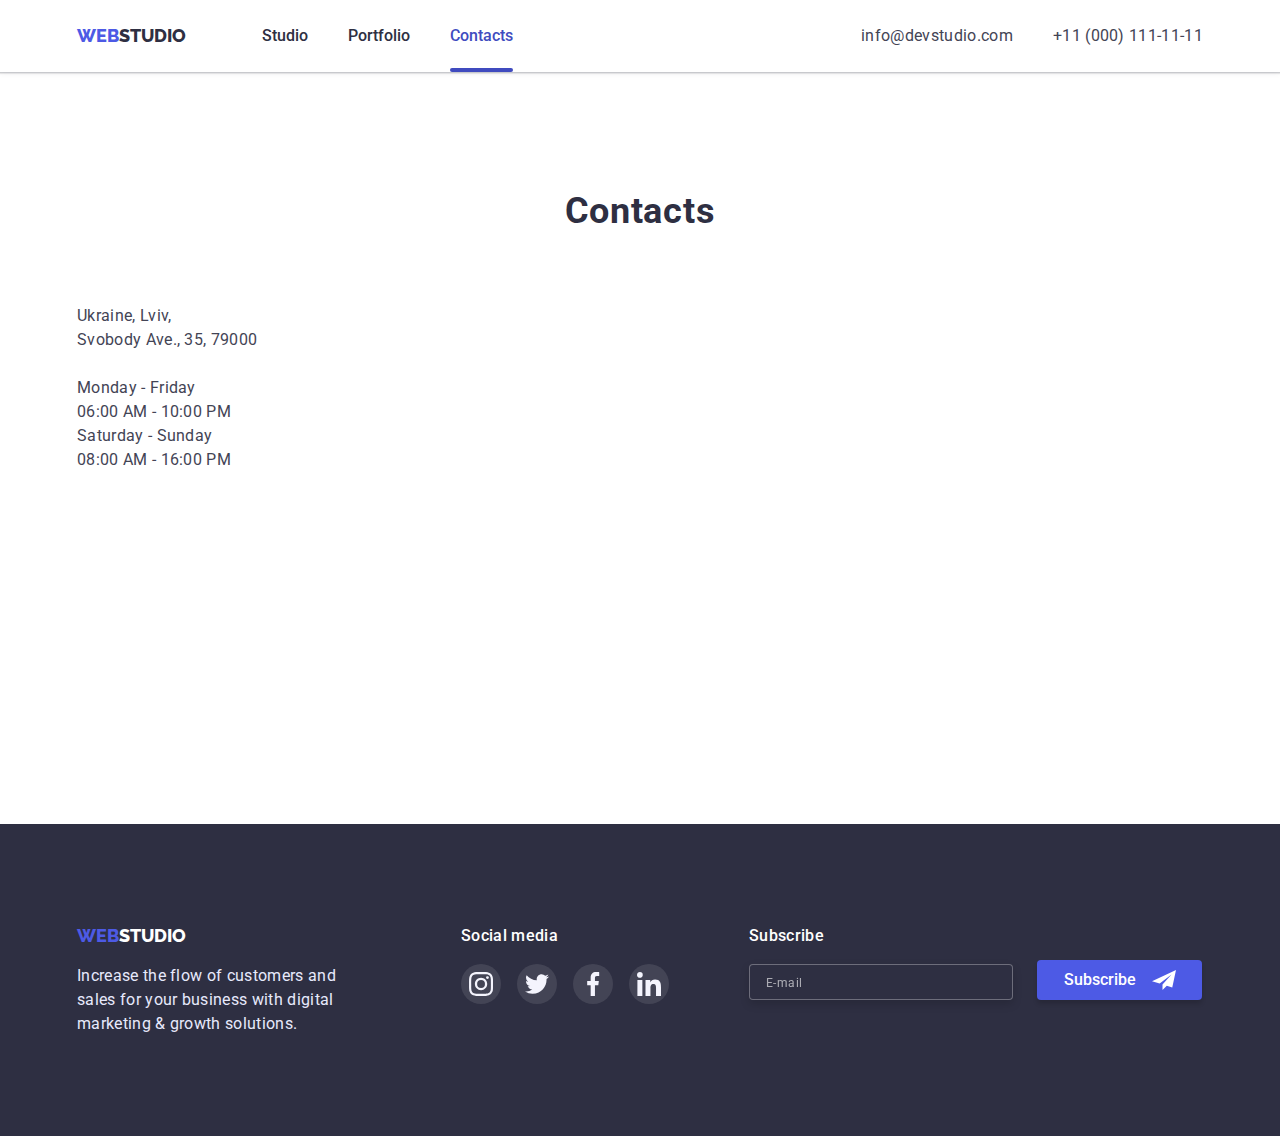
==== contacts.html @ 9736b66d "add section contacts" ====
<!DOCTYPE html>
<html lang="en">
  <head>
    <meta charset="UTF-8" />
    <meta http-equiv="X-UA-Compatible" content="IE=edge" />
    <meta name="viewport" content="width=device-width, initial-scale=1.0" />
    <title>WEBSTUDIO</title>
    <link rel="preconnect" href="https://fonts.googleapis.com" />
    <link rel="preconnect" href="https://fonts.gstatic.com" crossorigin />
    <link
      href="https://fonts.googleapis.com/css2?family=Raleway:wght@700&family=Roboto:wght@400;500;700;900&display=swap"
      rel="stylesheet"
    />
    <link
      rel="stylesheet"
      href="https://cdnjs.cloudflare.com/ajax/libs/modern-normalize/1.0.0/modern-normalize.min.css"
    />
    <link rel="stylesheet" href="./css/styles.css" />
  </head>
  <body>
    <header class="header">
      <div class="container main-nav">
        <nav class="navigation-main">
          <a class="logo link" href="./index.html"
            ><span class="logo-accent">web</span>studio</a
          >
          <ul class="navigation list">
            <li class="navigation-item">
              <a class="navigation-link link" href="./index.html"
                >Studio</a
              >
            </li>
            <li class="navigation-item">
              <a class="navigation-link link" href="./portfolio.html"
                >Portfolio</a
              >
            </li>
            <li class="navigation-item">
              <a class="navigation-link link current" href="./contacts.html">Contacts</a>
            </li>
          </ul>
        </nav>
        <button type="button" class="mobile-menu-open js-open-menu">
          <svg class="burger-icon">
            <use href="./images/modal.svg#icon-burger"></use>
          </svg>
        </button>
        <ul class="contacts list">
          <li class="contacts-item">
            <a class="contacts-link link" href="mailto:info@devstudio.com"
              >info@devstudio.com</a
            >
          </li>
          <li class="contacts-item">
            <a class="contacts-link link" href="tel:+110001111111"
              >+11 (000) 111-11-11</a
            >
          </li>
        </ul>
      </div>
      <div class="mobile-menu mobile-menu-container js-menu-container">
        <button type="button" class="mobile-menu-close js-close-menu">
          <svg class="close-icon">
            <use href="./images/modal.svg#icon-close"></use>
          </svg>
        </button>
        <ul class="mobile-navigation list">
            <li class="mobile-navigation-item">
              <a class="mobile-navigation-link link current" href="./index.html"
                >Studio</a
              >
            </li>
            <li class="mobile-navigation-item">
              <a class="mobile-navigation-link link" href="./portfolio.html"
                >Portfolio</a
              >
            </li>
            <li class="mobile-navigation-item">
              <a class="mobile-navigation-link link" href="./contacts.html">Contacts</a>
            </li>
          </ul>
        </nav>
        <ul class="mobile-contacts list">
          <li class="mobile-navigation-item">
            <a class="mobile-phone-link link" href="tel:+110001111111"
              >+11 (000) 111-11-11</a
            >
          </li>
          <li class="mobile-navigation-item">
            <a class="mobile-email-link link" href="mailto:info@devstudio.com"
              >info@devstudio.com</a
            >
          </li>
        </ul>
        <ul class="list mobile-sl-list">
          <li>
            <a
              class="mobile-sl-link"
              href="https://www.instagram.com"
              target="_blank"
              rel="noopener noreferrer nofollow"
              >
              <svg class="mobile-sl-icon">
                <use href="./images/icons.svg#instagram"></use>
              </svg>
            </a>
          </li>
          <li>
            <a
              class="mobile-sl-link"
              href="https://www.twitter.com"
              target="_blank"
              rel="noopener noreferrer nofollow"
              >
              <svg class="mobile-sl-icon">
                <use href="./images/icons.svg#twitter"></use>
              </svg>
            </a>
          </li>
          <li>
            <a
              class="mobile-sl-link"
              href="https://www.facebook.com"
              target="_blank"
              rel="noopener noreferrer nofollow"
              >
              <svg class="mobile-sl-icon">
                <use href="./images/icons.svg#facebook"></use>
              </svg>
            </a>
          </li>
          <li>
            <a
              class="mobile-sl-link"
              href="https://www.linkedin.com"
              target="_blank"
              rel="noopener noreferrer nofollow"
              >
              <svg class="mobile-sl-icon">
                <use href="./images/icons.svg#linkedin"></use>
              </svg>
            </a>
          </li>
        </ul>
      </div>
    </header>

    <main>
    <section class="contacts-section section">
        <div class="container">
            <h1 class="section-title">Contacts</h1>
            <address class="contacts-address">
                <div class="contacts-address-text">
                    <p class="section-text">Ukraine, Lviv,<br>
                 Svobody Ave., 35, 79000</p>
                 <ul class="contacts-worktime list">
                    <li class="contacts-worktime-item">
                        <p class="section-text">Monday - Friday<br>
                        06:00 AM - 10:00 PM</p>
                    </li>
                    <li class="contacts-worktime-item">
                        <p class="section-text">Saturday - Sunday<br>
                        08:00 AM - 16:00 PM</p>
                    </li>
                </ul>
                </div>
                <iframe src="https://www.google.com/maps/embed?pb=!1m18!1m12!1m3!1d2572.9775978352604!2d24.024636842011056!3d49.842878450993275!2m3!1f0!2f0!3f0!3m2!1i1024!2i768!4f13.1!3m3!1m2!1s0x473add725ab647bd%3A0x82e79ee6ee1db4b6!2z0L_RgNC-0YHQvy4g0KHQstC-0LHQvtC00YssIDM1LCDQm9GM0LLQvtCyLCDQm9GM0LLQvtCy0YHQutCw0Y8g0L7QsdC70LDRgdGC0YwsIDc5MDAw!5e0!3m2!1sru!2sua!4v1682851976856!5m2!1sru!2sua" 
                width="600" height="450" 
                style="border:0;" allowfullscreen="" loading="lazy" referrerpolicy="no-referrer-when-downgrade"></iframe>
            </address>
        </div>
    </section>
    </main>

    <footer class="footer">
      <div class="container">
        <div class="footer-container">
          <div class="footer-information">
            <a class="footer-logo logo link" href="./index.html"
              ><span class="logo-accent">web</span>studio</a>
            <p class="footer-text section-text">
              Increase the flow of customers and sales for your business with
              digital marketing & growth solutions.
            </p>
          </div>
          <div class="footer-sl">
            <h3 class="footer-sl-title">Social media</h3>
            <ul class="list footer-sl-list">
              <li>
                <a
                  class="footer-sl-link"
                  href="https://www.instagram.com"
                  target="_blank"
                  rel="noopener noreferrer nofollow">
                  <svg class="footer-sl-icon">
                    <use href="./images/icons.svg#instagram"></use>
                  </svg>
                </a>
              </li>
              <li>
                <a
                  class="footer-sl-link"
                  href="https://www.twitter.com"
                  target="_blank"
                  rel="noopener noreferrer nofollow"
                >
                  <svg class="footer-sl-icon">
                    <use href="./images/icons.svg#twitter"></use>
                  </svg>
                </a>
              </li>
              <li>
                <a
                  class="footer-sl-link"
                  href="https://www.facebook.com"
                  target="_blank"
                  rel="noopener noreferrer nofollow"
                >
                  <svg class="footer-sl-icon">
                    <use href="./images/icons.svg#facebook"></use>
                  </svg>
                </a>
              </li>
              <li>
                <a
                  class="footer-sl-link"
                  href="https://www.linkedin.com"
                  target="_blank"
                  rel="noopener noreferrer nofollow"
                >
                  <svg class="footer-sl-icon">
                    <use href="./images/icons.svg#linkedin"></use>
                  </svg>
                </a>
              </li>
            </ul>
          </div>
        </div>
        <form class="footer-form">
          <div class="footer-form-field">
            <label class="footer-sl-title" for="footer-email"
              >Subscribe</label>
            <input
              class="footer-form-input"
              type="email"
              name="email"
              id="footer-email"
              placeholder="E-mail"
            />
          </div>
            <button class="footer-button" type="submit">
              Subscribe
              <svg class="subscribe-icon">
                <use href="./images/modal.svg#icon-subscribe"></use>
              </svg>
            </button>
        </form>
      </div>
    </footer>
     
    <script src="./js/mobile-menu.js"></script>
  </body>
</html>
---- css/styles.css ----
:root {
  --brand-color: #404bbf;
  --iris-color: #4d5ae5;
  --title-text: #2e2f42;
  --main-text: #434455;
  --ligth-text: #ffffff;
  --background-dark: #2e2f42;
  --main-background: #ffffff;
  --background-light: #f4f4fd;
  --footer-text: #e7e9fc;
  --filter-button-color: #f4f4fd;
  --accent-color: #31d0aa;
  --modal-background: #fcfcfc;
  --modal-label-text: #8e8f99;
}

body {
  font-family: 'Roboto', sans-serif;
  color: var(--main-text);
  background-color: var(--main-background);
}
img {
  display: block;
}
textarea {
  resize: none;
}

.list {
  list-style: none;
  margin: 0;
  padding: 0;
}
.link {
  text-decoration: none;
}
.visually-hidden {
  position: absolute;
  white-space: nowrap;
  width: 1px;
  height: 1px;
  overflow: hidden;
  border: 0;
  padding: 0;
  clip: rect(0 0 0 0);
  clip-path: inset(50%);
  margin: -1px;
}
.container {
  width: 100%;
  padding-left: 16px;
  padding-right: 16px;
}

/* -----------------------------------------------------HEADER-MOBILE----------------------------------------------------------- */
.header {
  box-shadow: 0px 2px 1px rgba(46, 47, 66, 0.08),
    0px 1px 1px rgba(46, 47, 66, 0.16), 0px 1px 6px rgba(46, 47, 66, 0.08);
}
.logo {
  font-family: 'Raleway';
  font-weight: 800;
  font-size: 18px;
  line-height: 1.16;
  color: var(--title-text);
  text-transform: uppercase;
}
.logo-accent {
  color: var(--iris-color);
}
/* -----------------------------------------------------HERO-MOBILE------------------------------------------------------------ */
.hero {
  background-color: var(--background-dark);
  background-image: linear-gradient(
      to right,
      rgba(46, 47, 66, 0.7),
      rgba(46, 47, 66, 0.7)
    ),
    url(../images/hero-img-mob.jpg);
  width: 100%;
  margin-left: auto;
  margin-right: auto;
  padding: 112px 0;
  text-align: center;
}
@media (min-device-pixel-ratio: 2),
  (min-resolution: 192dpi),
  (min-resolution: 2dppx) {
  .hero {
    background-image: linear-gradient(
        to right,
        rgba(46, 47, 66, 0.7),
        rgba(46, 47, 66, 0.7)
      ),
      url('../images/hero-img-mob@2x.jpg');
    background-size: cover;
    background-repeat: no-repeat;
    max-width: 428px;
  }
}
.hero-title {
  font-weight: 700;
  font-size: 36px;
  line-height: 1.11;
  color: var(--ligth-text);
  max-width: 318px;
  margin-bottom: 72px;
  margin-top: 0;
  margin-left: auto;
  margin-right: auto;
}
.hero-button {
  min-width: 170px;
  background: var(--iris-color);
  box-shadow: 0px 4px 4px rgba(0, 0, 0, 0.15);
  border: 0px;
  border-radius: 4px;
  color: var(--ligth-text);
  font-family: inherit;
  font-weight: 500;
  font-size: 16px;
  line-height: 1.5;
  cursor: pointer;
  padding: 16px 32px;
  transition: background 250ms cubic-bezier(0.4, 0, 0.2, 1);
}
.hero-button:hover,
.hero-button:focus {
  background: var(--brand-color);
}
/* -----------------------------------------------------SECTIONS-MOBILE----------------------------------------------------------- */
.section {
  padding-top: 96px;
  padding-bottom: 96px;
}
.section-subtitle {
  font-style: normal;
  font-weight: 700;
  font-size: 36px;
  line-height: 1.11;
  letter-spacing: 0.02em;
  text-transform: capitalize;
  text-align: center;
  color: var(--title-text);
  margin-bottom: 8px;
  margin-top: 0;
}
.section-text {
  font-style: normal;
  font-weight: 500;
  font-size: 16px;
  line-height: 1.5;
  letter-spacing: 0.02em;
  margin: 0;
  color: var(--main-text);
}
.section-title {
  font-weight: 700;
  font-size: 36px;
  line-height: 1.11;
  text-align: center;
  letter-spacing: 0.02em;
  text-transform: capitalize;
  color: var(--title-text);
  margin-bottom: 72px;
  margin-top: 0;
}
.section-item:not(:last-child) {
  margin-bottom: 72px;
}
/* -----------------------------------------------------FEATURES-MOBILE------------------------------------------------------------ */
.features-background {
  display: none;
}
/* -----------------------------------------------------WORK-MOBILE------------------------------------------------------------ */
.work {
  display: none;
}
/* -----------------------------------------------------TEAM-MOBILE------------------------------------------------------------ */
.team {
  background-color: var(--background-light);
}
.team .section-item {
  background-color: var(--main-background);
  width: 264px;
  box-shadow: 0px 1px 6px rgba(46, 47, 66, 0.08),
    0px 1px 1px rgba(46, 47, 66, 0.16), 0px 2px 1px rgba(46, 47, 66, 0.08);
  border-radius: 0px 0px 4px 4px;
  text-align: center;
  margin-left: auto;
  margin-right: auto;
}
.team-descr {
  margin-top: 32px;
  margin-bottom: 8px;
}
.team .section-subtitle {
  font-weight: 500;
  font-size: 20px;
  line-height: 1.2;
}
.team .section-text {
  font-weight: 400;
}
.team-sl-list {
  display: flex;
  gap: 24px;
  justify-content: center;
  padding: 0 14px 32px 14px;
}
.team-sl-link {
  display: block;
  background-color: var(--iris-color);
  width: 40px;
  height: 40px;
  border-radius: 50%;
  transition: background-color 250ms cubic-bezier(0.4, 0, 0.2, 1);
}
.team-sl-link:hover,
.team-sl-link:focus {
  background-color: var(--brand-color);
}
.team-sl-icon {
  width: 16px;
  height: 16px;
  margin: 12px;
}
/* -----------------------------------------------------CUSTOMERS-MOBILE------------------------------------------------------------ */
.customers-list {
  display: flex;
  flex-wrap: wrap;
  row-gap: 72px;
  column-gap: 16px;
  justify-content: center;
}
.customers .section-item {
  margin: 0;
}
.customers-link {
  display: block;
  width: 190px;
  height: 88px;
  color: #8e8f99;
  border: 1px solid #8e8f99;
  border-radius: 4px;
  transition: border 250ms cubic-bezier(0.4, 0, 0.2, 1),
    color 250ms cubic-bezier(0.4, 0, 0.2, 1);
}
.customers-link:hover,
.customers-link:focus {
  border: 1px solid var(--brand-color);
  color: var(--brand-color);
}
.customers-icon {
  width: 110px;
  height: 56px;
  margin: 16px 40px;
}
.customers-icon {
  fill: currentColor;
}
/* -----------------------------------------------------MODAL-MOBILE------------------------------------------------------------ */
.backdrop {
  position: fixed;
  top: 0;
  left: 0;
  bottom: 0;
  right: 0;
  background-color: rgba(46, 47, 66, 0.4);
  opacity: 1;
  transition: opacity 250ms cubic-bezier(0.4, 0, 0.2, 1);
}
.backdrop.is-hidden {
  opacity: 0;
  pointer-events: none;
}
.backdrop.is-hidden .modal {
  transform: translate(-50%, -50%) scale(0.5);
}
.modal {
  position: absolute;
  top: 50%;
  left: 50%;
  width: 95%;
  max-width: 392px;
  max-height: 586px;
  background-color: var(--modal-background);
  transform: translate(-50%, -50%) scale(1);
  transition: transform 250ms cubic-bezier(0.4, 0, 0.2, 1);
}
.close-button {
  display: flex;
  justify-content: center;
  align-items: center;
  width: 24px;
  height: 24px;
  padding: 0;
  margin-top: 4.5%;
  margin-right: 4.5%;
  margin-left: 87%;
  background-color: #e7e9fc;
  border: 1px solid rgba(0, 0, 0, 0.1);
  border-radius: 50%;
  cursor: pointer;
  transition: background-color 250ms cubic-bezier(0.4, 0, 0.2, 1),
    fill 250ms cubic-bezier(0.4, 0, 0.2, 1);
}
.close-button:hover,
.close-button:focus {
  background-color: var(--brand-color);
  fill: #ffffff;
}
.close-icon {
  width: 8px;
  height: 8px;
}
.form {
  max-width: 392px;
  padding: 24px 16px;
  margin-left: auto;
  margin-right: auto;
}
.form-title {
  font-weight: 500;
  font-size: 16px;
  line-height: 1.5;
  text-align: center;
  letter-spacing: 0.02em;
  color: var(--title-text);
  margin-top: 0;
  margin-bottom: 16px;
}

.form-field {
  position: relative;
  display: flex;
  flex-direction: column;
  margin-bottom: 8px;
}
.form-label {
  margin-bottom: 4px;
  font-size: 12px;
  line-height: 1.33;
  letter-spacing: 0.04em;
  color: var(--modal-label-text);
}
.form-input {
  margin: 0;
  padding: 8px 16px 8px 34px;
  border: 1px solid rgba(33, 33, 33, 0.2);
  border-radius: 4px;
  transition: border 250ms cubic-bezier(0.4, 0, 0.2, 1);
}
.comment .form-input {
  padding: 8px 16px;
}
.form-input:focus {
  border: 1px solid var(--iris-color);
  outline: none;
}
.form-input::placeholder {
  font-size: 12px;
  line-height: 1.33;
  letter-spacing: 0.04em;
  color: rgba(117, 117, 117, 0.5);
}
.form-icon {
  position: absolute;
  width: 18px;
  height: 24px;
  top: 75%;
  left: 16px;
  transform: translateY(-75%);
  display: inline-block;
  fill: var(--title-text);
  transition: fill 250ms cubic-bezier(0.4, 0, 0.2, 1);
}
.form-input:focus + .form-icon {
  fill: var(--iris-color);
}

.checkbox {
  margin-top: 16px;
  margin-bottom: 24px;
}
.checkbox .form-label {
  flex-direction: row;
  align-items: center;
  display: flex;
}
.form-input-checkbox {
  appearance: none;
}
.checkbox-icon {
  width: 16px;
  height: 16px;
  padding: 4px 3px;
  border: 1.25px solid #2e2f42;
  border-radius: 2px;
  margin-right: 8px;
}
.form-input-checkbox:checked + .checkbox-icon {
  background-color: var(--brand-color);
  border: 0px;
}
.policy {
  margin-bottom: 0;
  font-size: 12px;
  line-height: 1.33;
  letter-spacing: 0.04em;
  color: #757575;
  margin-left: 8px;
}
.policy-link {
  color: var(--iris-color);
}

.submit-button {
  display: block;
  margin-left: auto;
  margin-right: auto;
  min-width: 170px;
  background-color: var(--iris-color);
  box-shadow: 0px 4px 4px rgba(0, 0, 0, 0.15);
  border: 0px;
  border-radius: 4px;
  color: var(--ligth-text);
  font-family: inherit;
  font-weight: 500;
  font-size: 16px;
  line-height: 1.5;
  cursor: pointer;
  padding: 16px 32px;
  transition: background-color 250ms cubic-bezier(0.4, 0, 0.2, 1);
}
.submit-button:hover,
.submit-button:focus {
  background-color: var(--brand-color);
}
/* ------------------------------------------------------GALLERY-MOBILE------------------------------------------------------------ */
.gallery {
  padding-bottom: 48px;
  padding-top: 48px;
}
.filter-list {
  display: flex;
  flex-wrap: wrap;
  margin-bottom: 48px;
  row-gap: 16px;
  column-gap: 24px;
}
.filter-list .section-item {
  margin: 0;
}
.filter-button {
  font-weight: 500;
  font-size: 16px;
  font-family: inherit;
  line-height: 1.5;
  color: var(--brand-color);
  justify-content: center;
  align-items: center;
  padding: 8px 16px;
  background: var(--filter-button-color);
  border: 1px solid var(--footer-text);
  border-radius: 4px;
  cursor: pointer;
  transition: background 250ms cubic-bezier(0.4, 0, 0.2, 1),
    box-shadow 250ms cubic-bezier(0.4, 0, 0.2, 1),
    color 250ms cubic-bezier(0.4, 0, 0.2, 1),
    border 250ms cubic-bezier(0.4, 0, 0.2, 1);
}
.filter-button:hover,
.filter-button:focus {
  background: var(--brand-color);
  box-shadow: 0px 3px 1px rgba(0, 0, 0, 0.1), 0px 2px 1px rgba(0, 0, 0, 0.08),
    0px 2px 2px rgba(0, 0, 0, 0.12);
  color: var(--ligth-text);
  border: 1px solid var(--brand-color);
}
.gallery-list {
  display: flex;
  flex-direction: column;
  gap: 48px;
}
.gallery-link {
  display: block;
  max-width: 396px;
  box-shadow: 0px 1px 6px rgba(46, 47, 66, 0.08);
  transition: box-shadow 250ms cubic-bezier(0.4, 0, 0.2, 1);
}
.gallery-link:hover,
.gallery-link:focus {
  box-shadow: 0px 1px 6px rgba(46, 47, 66, 0.08),
    0px 1px 1px rgba(46, 47, 66, 0.16), 0px 2px 1px rgba(46, 47, 66, 0.08);
}
img {
  width: 100%;
}
.gallery-descr {
  padding: 32px 16px;
  border: 0.5px solid #f4f4fd;
  border-top: none;
}
.gallery .section-subtitle {
  font-weight: 500;
  font-size: 20px;
  line-height: 1.2;
  text-align: left;
}
.gallery .section-text {
  font-weight: 400;
}
.gallery-thumb {
  position: relative;
  overflow: hidden;
}
.gallery-thumb::before,
.gallery-thumb-text {
  position: absolute;
  width: 100%;
  height: 100%;
  opacity: 0;
  transform: translateY(100%);
  transition: opacity 250ms cubic-bezier(0.4, 0, 0.2, 1),
    transform 250ms cubic-bezier(0.4, 0, 0.2, 1);
}
.gallery-thumb::before {
  display: inline-block;
  content: '';
  background-color: var(--iris-color);
}
.gallery-thumb-text {
  top: 0;
  left: 0;
  padding-top: 40px;
  padding-left: 32px;
  padding-right: 32px;
  margin: 0;
  font-size: 16px;
  line-height: 1.5;
  color: #f4f4fd;
}
.gallery-link:hover .gallery-thumb::before,
.gallery-link:focus .gallery-thumb::before,
.gallery-link:hover .gallery-thumb-text,
.gallery-link:focus .gallery-thumb-text {
  opacity: 1;
  transform: translateY(0);
}
/* -----------------------------------------------------FOOTER-MOBILE------------------------------------------------------------ */
.footer {
  padding-top: 96px;
  padding-bottom: 96px;
  background-color: var(--background-dark);
}
.footer-logo {
  display: block;
  color: var(--ligth-text);
  margin-bottom: 16px;
  text-align: center;
}
.footer-information {
  padding-bottom: 72px;
}
.footer-container {
  padding-bottom: 72px;
}
.footer-text {
  color: var(--footer-text);
  max-width: 264px;
  margin-top: 0;
  margin-left: auto;
  margin-right: auto;
  font-weight: 400;
}
.footer-sl-title {
  margin-top: 0;
  margin-bottom: 16px;
  font-weight: 500;
  font-size: 16px;
  line-height: 1.5;
  letter-spacing: 0.02em;
  color: var(--ligth-text);
  text-align: center;
}
.footer-sl-list {
  display: flex;
  gap: 16px;
  justify-content: center;
}
.footer-sl-link {
  display: block;
  width: 40px;
  height: 40px;
  border-radius: 50%;
  background-color: rgba(255, 255, 255, 0.1);
  transition: background-color 250ms cubic-bezier(0.4, 0, 0.2, 1);
}
.footer-sl-link:hover,
.footer-sl-link:focus {
  background-color: var(--accent-color);
}
.footer-sl-icon {
  width: 24px;
  height: 24px;
  margin: 8px;
}
/* -----------------------------------------------------FOOTER-FORM-MOBILE------------------------------------------------------------ */
.footer-form-field {
  display: flex;
  flex-direction: column;
}
.footer-form-input {
  max-width: 396px;
  background-color: var(--background-dark);
  border: 1px solid rgba(255, 255, 255, 0.3);
  filter: drop-shadow(0px 4px 4px rgba(0, 0, 0, 0.15));
  border-radius: 4px;
  padding: 8px 16px;
  color: var(--ligth-text);
  transition: border 250ms cubic-bezier(0.4, 0, 0.2, 1);
}
.footer-form-input:focus {
  border: 1px solid var(--iris-color);
  outline: none;
}
.footer-form-input::placeholder {
  font-size: 12px;
  line-height: 2;
  letter-spacing: 0.04em;
  color: rgba(255, 255, 255, 0.6);
}
.footer-button {
  display: flex;
  justify-content: center;
  align-items: center;
  min-width: 165px;
  background: var(--iris-color);
  box-shadow: 0px 4px 4px rgba(0, 0, 0, 0.15);
  border: 0px;
  border-radius: 4px;
  color: var(--ligth-text);
  font-family: inherit;
  font-weight: 500;
  font-size: 16px;
  line-height: 1.5;
  cursor: pointer;
  padding: 8px 24px;
  margin-top: 16px;
  margin-left: auto;
  margin-right: auto;
  transition: box-shadow 250ms cubic-bezier(0.4, 0, 0.2, 1);
}
.subscribe-icon {
  width: 24px;
  height: 24px;
  margin-left: 16px;
}
.footer-button:hover,
.footer-button:focus {
  background: var(--brand-color);
}
/* -----------------------------------------------------MOBILE-CONTACTS------------------------------------------------------------ */
.contacts-address {
  display: flex;
  flex-direction: column;
  gap: 24px;
  justify-content: center;
}

.contacts-address-text {
  display: flex;
  flex-direction: column;
  gap: 24px;
  text-align: center;
}

iframe {
  width: 320px;
  margin-left: auto;
  margin-right: auto;
}
/* -----------------------------------------------------MOBILE------------------------------------------------------------ */
@media screen and (max-width: 767px) {
  .navigation {
    display: none;
  }
  .contacts {
    display: none;
  }
  .main-nav {
    display: flex;
    align-items: center;
    padding-top: 24px;
    padding-bottom: 24px;
  }
  /* -----------------------------------------------------MOBILE MENU------------------------------------------------------------ */
  .mobile-menu-container {
    position: relative;
    padding: 40px;
  }
  .mobile-menu {
    display: flex;
    flex-direction: column;
    position: fixed;
    top: 0;
    left: 0;
    z-index: 999;
    width: 100vw;
    height: 100vh;
    transition: transform 250ms ease-in-out;
    transform: translateX(100%);
    background-color: var(--main-background);
  }
  .mobile-menu.is-open {
    transform: translateX(0);
  }
  .mobile-menu-close {
    display: flex;
    justify-content: center;
    align-items: center;
    width: 24px;
    height: 24px;
    padding: 0;
    margin-left: auto;
    background-color: #e7e9fc;
    border: 1px solid rgba(0, 0, 0, 0.1);
    border-radius: 50%;
    cursor: pointer;
    transition: background-color 250ms cubic-bezier(0.4, 0, 0.2, 1),
      fill 250ms cubic-bezier(0.4, 0, 0.2, 1);
  }
  .mobile-menu-close:hover,
  .mobile-menu-close:focus {
    background-color: var(--brand-color);
    fill: #ffffff;
  }
  .close-icon {
    width: 8px;
    height: 8px;
  }
  .mobile-menu-open {
    width: 32px;
    height: 22px;
    padding: 0;
    margin-left: auto;
    background-color: var(--main-background);
    border: 0;
    cursor: pointer;
  }
  .burger-icon {
    height: 22px;
    width: 32px;
    fill: var(--title-text);
  }
  .mobile-navigation {
    margin-top: 16px;
  }
  .mobile-navigation-item:not(:last-child) {
    margin-bottom: 40px;
  }
  .mobile-navigation-link {
    font-weight: 700;
    font-size: 36px;
    line-height: 1.11;
    letter-spacing: 0.02em;
    text-transform: capitalize;
    color: var(--title-text);
    transition: color 250ms cubic-bezier(0.4, 0, 0.2, 1);
  }
  .mobile-navigation-link:hover,
  .mobile-navigation-link:focus,
  .mobile-navigation-link:active {
    color: var(--brand-color);
  }
  .mobile-contacts {
    margin-top: auto;
  }
  .mobile-phone-link {
    font-style: normal;
    font-weight: 600;
    font-size: 36px;
    line-height: 1.11;
    color: var(--iris-color);
  }
  .mobile-email-link {
    margin-top: 40px;
    font-weight: 500;
    font-size: 20px;
    line-height: 1.2;
    letter-spacing: 0.02em;
    color: var(--main-text);
  }
  .mobile-sl-list {
    display: flex;
    margin-top: 48px;
  }
  .mobile-sl-link {
    display: block;
    background-color: var(--iris-color);
    width: 40px;
    height: 40px;
    border-radius: 50%;
    transition: background-color 250ms cubic-bezier(0.4, 0, 0.2, 1);
  }
  .mobile-sl-link:hover,
  .mobile-sl-link:focus {
    background-color: var(--brand-color);
  }
  .mobile-sl-icon {
    width: 24px;
    height: 24px;
    margin: 8px;
  }
}

@media screen and (min-width: 428px) {
  .container {
    width: 428px;
    margin-left: auto;
    margin-right: auto;
  }
  .mobile-sl-list {
    gap: 56px;
    /* justify-content: center; */
  }
}

/* -----------------------------------------------------TABLET------------------------------------------------------------ */
@media screen and (min-width: 768px) {
  .container {
    width: 768px;
  }
  .mobile-menu {
    display: none;
  }
  .mobile-menu-open {
    display: none;
  }
  /* -----------------------------------------------------HEADER-TABLET------------------------------------------------------------ */
  .main-nav,
  .navigation-main,
  .navigation {
    display: flex;
    align-items: center;
  }
  .logo {
    margin-right: 120px;
  }
  .navigation-item:not(:last-child) {
    margin-right: 40px;
  }
  .navigation-link {
    position: relative;
    font-weight: 500;
    font-size: 16px;
    line-height: 1.5;
    color: var(--title-text);
    display: block;
    padding-top: 24px;
    padding-bottom: 24px;
    transition: color 250ms cubic-bezier(0.4, 0, 0.2, 1);
  }
  .contacts {
    display: flex;
    flex-direction: column;
    gap: 4px;
    margin-left: auto;
    margin-right: 0;
    padding-top: 24px;
    padding-bottom: 10px;
  }
  .contacts-link {
    display: block;
    font-size: 12px;
    line-height: 1.33;
    color: var(--main-text);
    transition: color 250ms cubic-bezier(0.4, 0, 0.2, 1);
  }
  .navigation-link:hover,
  .navigation-link:focus,
  .navigation-link:active,
  .contacts-link:hover,
  .contacts-link:focus,
  .contacts-link:active {
    color: var(--brand-color);
  }
  .current {
    color: var(--brand-color);
  }
  .current:hover,
  .current:focus {
    color: var(--brand-color);
  }
  .current::after {
    position: absolute;
    bottom: 0;
    left: 0;
    content: '';
    border-radius: 2px;
    background-color: var(--brand-color);
    width: 100%;
    height: 4px;
  }
  /* -----------------------------------------------------HERO-TABLET------------------------------------------------------------ */
  .hero {
    background-color: var(--background-dark);
    background-image: linear-gradient(
        to right,
        rgba(46, 47, 66, 0.7),
        rgba(46, 47, 66, 0.7)
      ),
      url(../images/hero-img-tablet.jpg);
    max-width: 768px;
  }
  @media (min-device-pixel-ratio: 2),
    (min-resolution: 192dpi),
    (min-resolution: 2dppx) {
    .hero {
      background-image: linear-gradient(
          to right,
          rgba(46, 47, 66, 0.7),
          rgba(46, 47, 66, 0.7)
        ),
        url('../images/hero-img-tablet@2x.jpg');
    }
  }
  .hero-title {
    font-size: 56px;
    max-width: 494px;
    margin-bottom: 40px;
  }
  /* -----------------------------------------------------SECTIONS-TABLET----------------------------------------------------------- */
  .section-list {
    display: flex;
    flex-wrap: wrap;
    row-gap: 72px;
    column-gap: 24px;
    justify-content: center;
  }
  /* -----------------------------------------------------FEATURES-TABLET----------------------------------------------------------- */
  .features .section-item {
    max-width: 356px;
    margin: 0;
  }
  .features .section-subtitle {
    text-align: left;
  }
  /* -----------------------------------------------------TEAM-TABLET------------------------------------------------------------ */
  .team .section-item {
    margin: 0;
  }
  .team .section-list {
    row-gap: 64px;
  }
  .team-descr {
    margin-top: 32px;
    margin-bottom: 8px;
  }
  .team .section-subtitle {
    font-weight: 500;
    font-size: 20px;
    line-height: 1.2;
  }
  .team .section-text {
    font-weight: 400;
  }
  /* -----------------------------------------------------CUSTOMERS-TABLET------------------------------------------------------------ */
  .customers-list {
    row-gap: 72px;
    column-gap: 24px;
  }
  .customers-link {
    width: 168px;
  }
  .customers-icon {
    width: 104px;
    margin: 16px 32px;
  }
  /* -----------------------------------------------------MODAL-TABLET------------------------------------------------------------ */
  .modal {
    width: 408px;
    max-height: 586px;
  }
  .form {
    max-width: 408px;
    padding: 24px;
  }
  /* -----------------------------------------------------GALLERY-TABLET------------------------------------------------------------ */
  .gallery {
    padding-bottom: 96px;
    padding-top: 64px;
  }
  .filter-list {
    flex-wrap: nowrap;
    margin-bottom: 64px;
    gap: 24px;
    justify-content: center;
  }
  .gallery-list {
    flex-direction: row;
    flex-wrap: wrap;
    row-gap: 72px;
    column-gap: 24px;
  }
  .gallery-link {
    max-width: 356px;
  }
  /* -----------------------------------------------------FOOTER-TABLET------------------------------------------------------------ */
  .footer-container {
    display: flex;
    gap: 24px;
    padding-bottom: 72px;
  }
  .footer-information {
    margin-left: 89px;
  }
  .footer-logo {
    text-align: left;
  }
  .footer-text {
    margin-bottom: 0;
  }
  .footer-sl-title {
    text-align: left;
  }
  .footer-sl-list {
    text-align: left;
    margin: 0;
  }
  /* -----------------------------------------------------FOOTER-FORM-TABLET------------------------------------------------------------ */
  .footer-form {
    display: flex;
    flex-direction: row;
    gap: 24px;
    margin-left: 89px;
  }
  .footer-information {
    padding: 0;
  }
  .footer-form-input {
    width: 264px;
  }
  .footer-button {
    align-self: flex-end;
    margin: 0;
  }
  /* -----------------------------------------------------TABLET-CONTACTS------------------------------------------------------------ */
  .contacts-address {
    flex-direction: row;
  }

  .contacts-address-text {
    text-align: left;
  }

  iframe {
    width: 320px;
    margin-right: 0;
  }

  iframe {
    width: 396px;
    height: 250px;
  }
}

/* -----------------------------------------------------PC------------------------------------------------------------ */
@media screen and (min-width: 1200px) {
  .container {
    width: 1158px;
  }
  /* -----------------------------------------------------HEADER-PC------------------------------------------------------------ */
  .main-nav,
  .navigation-main {
    display: flex;
    align-items: center;
  }
  .logo {
    line-height: 1.33;
    margin-right: 76px;
  }
  .navigation-link:hover,
  .navigation-link:focus {
    color: var(--main-text);
  }
  .contacts {
    flex-direction: row;
    gap: 40px;
    padding: 0;
  }
  .contacts-link {
    font-size: 16px;
    line-height: 1.5;
    letter-spacing: 0.02em;
    padding-top: 24px;
    padding-bottom: 24px;
  }
  .current:hover,
  .current:focus {
    color: var(--brand-color);
  }
  /* -----------------------------------------------------HERO-PC------------------------------------------------------------ */
  .hero {
    background-color: var(--background-dark);
    background-image: linear-gradient(
        to right,
        rgba(46, 47, 66, 0.7),
        rgba(46, 47, 66, 0.7)
      ),
      url(../images/hero-img.jpg);
    padding: 188px 0;
    max-width: 1440px;
  }
  @media (min-device-pixel-ratio: 2),
    (min-resolution: 192dpi),
    (min-resolution: 2dppx) {
    .hero {
      background-image: linear-gradient(
          to right,
          rgba(46, 47, 66, 0.7),
          rgba(46, 47, 66, 0.7)
        ),
        url('../images/hero-img@2x.jpg');
    }
  }
  .hero-title {
    font-size: 56px;
    line-height: 1.07;
    max-width: 494px;
    margin-bottom: 48px;
  }
  /* -----------------------------------------------------SECTIONS-PC----------------------------------------------------------- */
  .section {
    padding-top: 120px;
    padding-bottom: 120px;
  }
  .section-subtitle {
    font-weight: 500;
    font-size: 20px;
    line-height: 1.2;
    text-align: left;
  }
  .section-text {
    font-weight: 400;
  }
  .section-list {
    flex-wrap: nowrap;
    gap: 24px;
    justify-content: space-between;
  }
  /* -----------------------------------------------------FEATURES-PC----------------------------------------------------------- */
  .features-background {
    display: block;
  }
  .features .section-item {
    max-width: 264px;
    margin: 0;
  }
  .features {
    padding-bottom: 0;
  }
  .features-background {
    width: 264px;
    height: 112px;
    background-color: var(--background-light);
    border-radius: 4px;
    margin-bottom: 8px;
  }
  .features-icon {
    width: 64px;
    height: 64px;
    margin: 24px 100px;
  }
  /* -----------------------------------------------------WORK-PC----------------------------------------------------------- */
  .work {
    display: block;
  }
  /* -----------------------------------------------------TEAM-PC------------------------------------------------------------ */
  .team .section-subtitle {
    text-align: center;
  }
  .work .section-item {
    margin: 0;
  }
  /* -----------------------------------------------------CUSTOMERS-PC------------------------------------------------------------ */
  .customers-list {
    flex-wrap: nowrap;
    gap: 24px;
  }
  /* -----------------------------------------------------GALLERY-PC------------------------------------------------------------ */
  .gallery {
    padding-bottom: 120px;
    padding-top: 96px;
  }
  .filter-list {
    margin-bottom: 72px;
    gap: 24px;
  }
  .gallery-list {
    row-gap: 48px;
    column-gap: 24px;
  }
  .gallery-link {
    max-width: 356px;
  }
  /* -----------------------------------------------------FOOTER-PC------------------------------------------------------------ */
  .footer {
    padding-top: 100px;
    padding-bottom: 100px;
  }
  .footer .container {
    display: flex;
    gap: 80px;
  }
  .footer-container {
    gap: 120px;
    padding: 0;
  }
  .footer-information {
    margin: 0;
    padding: 0;
  }
  .footer-text {
    width: 264px;
  }
  .footer-sl-title {
    font-weight: 500;
    font-size: 16px;
  }
  /* -----------------------------------------------------FOOTER-FORM-PC------------------------------------------------------------ */
  .footer-form {
    margin: 0;
  }
  .footer-form-input {
    width: 264px;
  }

  .footer-button {
    align-self: center;
  }
  /* -----------------------------------------------------PC-CONTACTS------------------------------------------------------------ */

  iframe {
    width: 600px;
    height: 400px;
    margin-right: auto;
  }
}
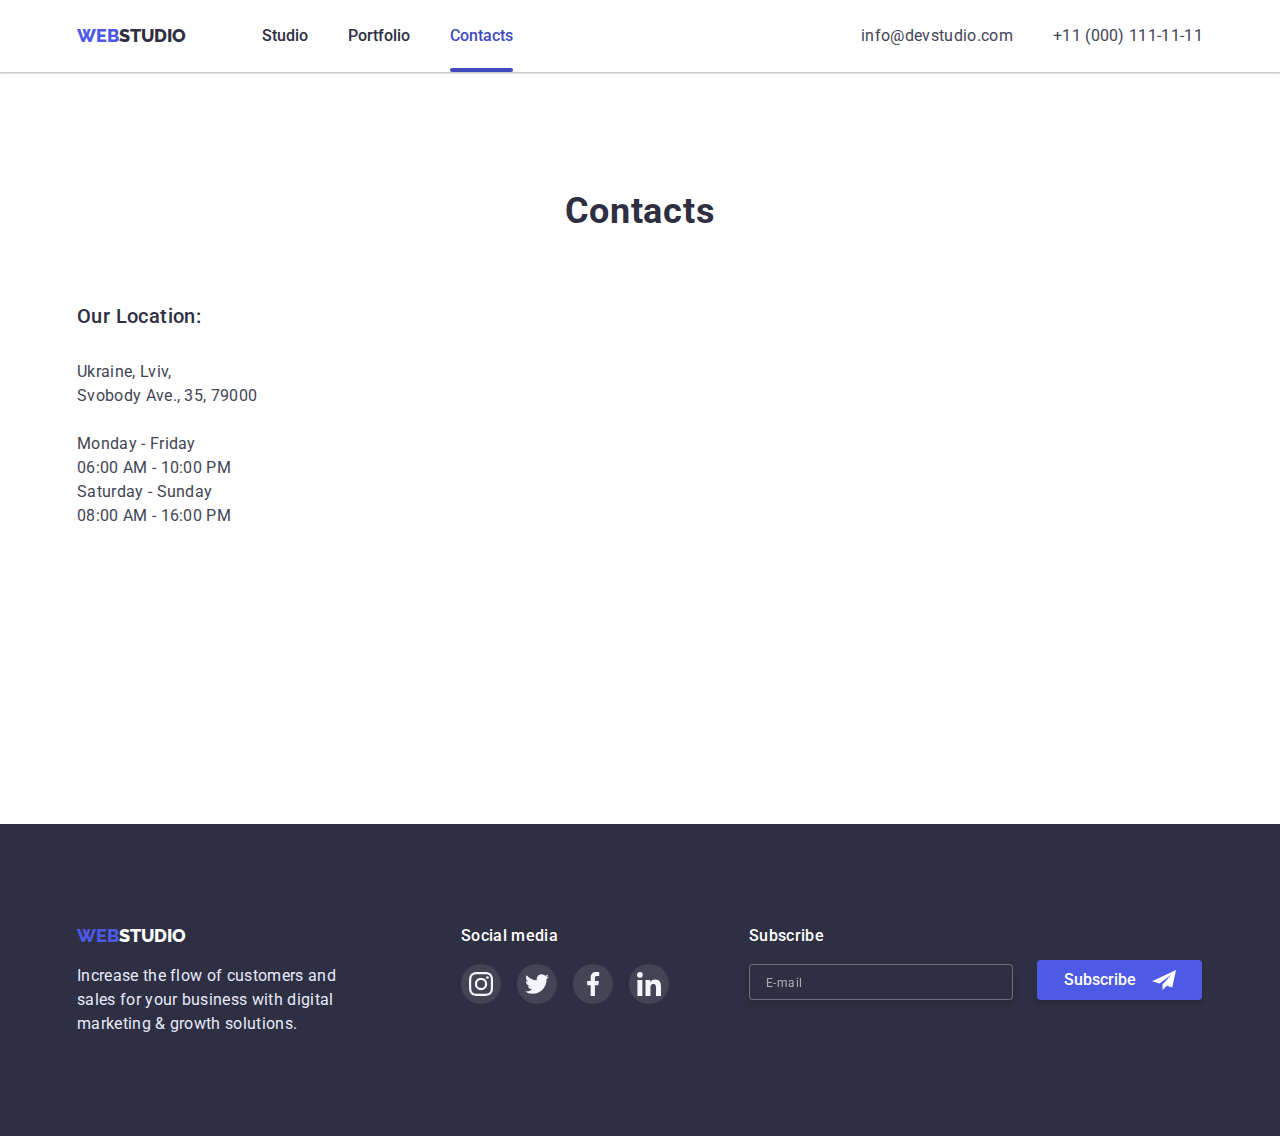
==== commit 65a11f04: "add filter" ====
--- a/contacts.html
+++ b/contacts.html
@@ -151,6 +151,7 @@
             <h1 class="section-title">Contacts</h1>
             <address class="contacts-address">
                 <div class="contacts-address-text">
+                    <h2 class="section-subtitle">Our location:</h2>
                     <p class="section-text">Ukraine, Lviv,<br>
                  Svobody Ave., 35, 79000</p>
                  <ul class="contacts-worktime list">
--- a/css/styles.css
+++ b/css/styles.css
@@ -1248,3 +1248,7 @@
     margin-right: auto;
   }
 }
+
+.hide {
+  display: none;
+}
